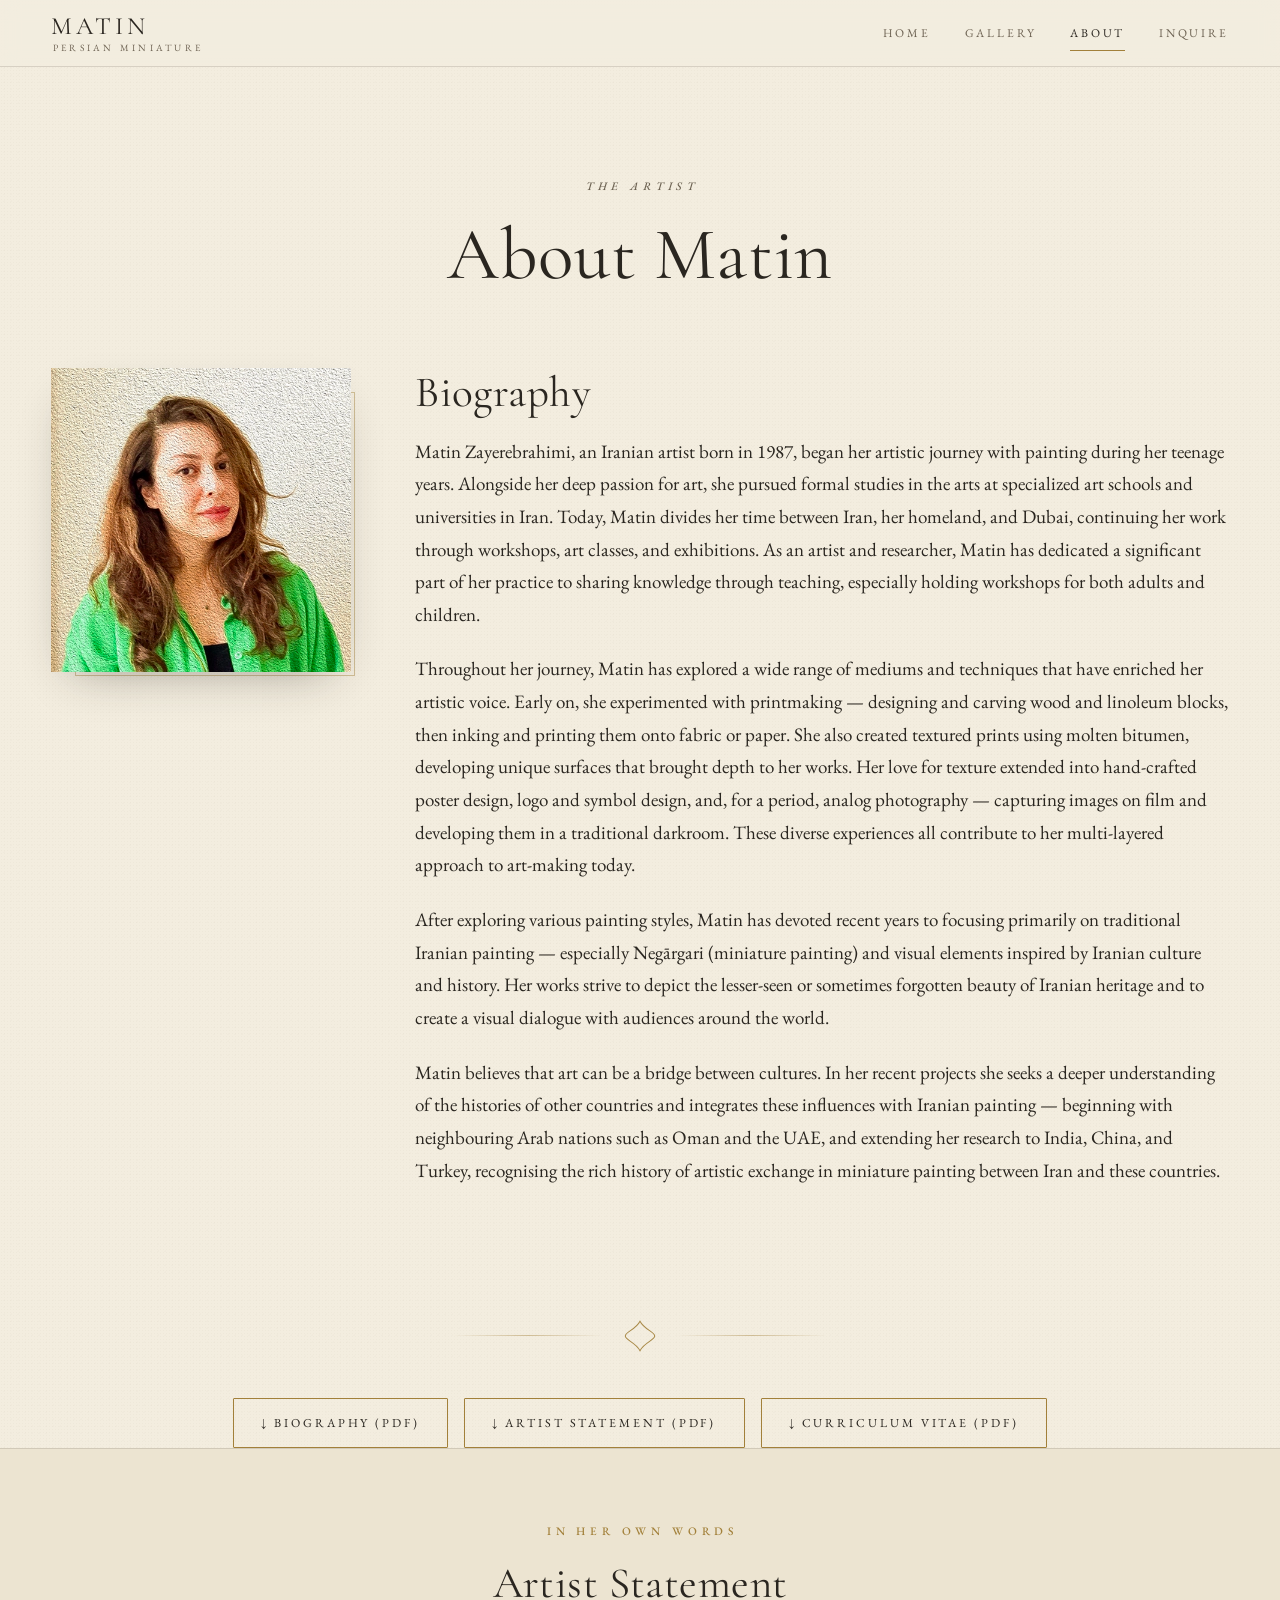
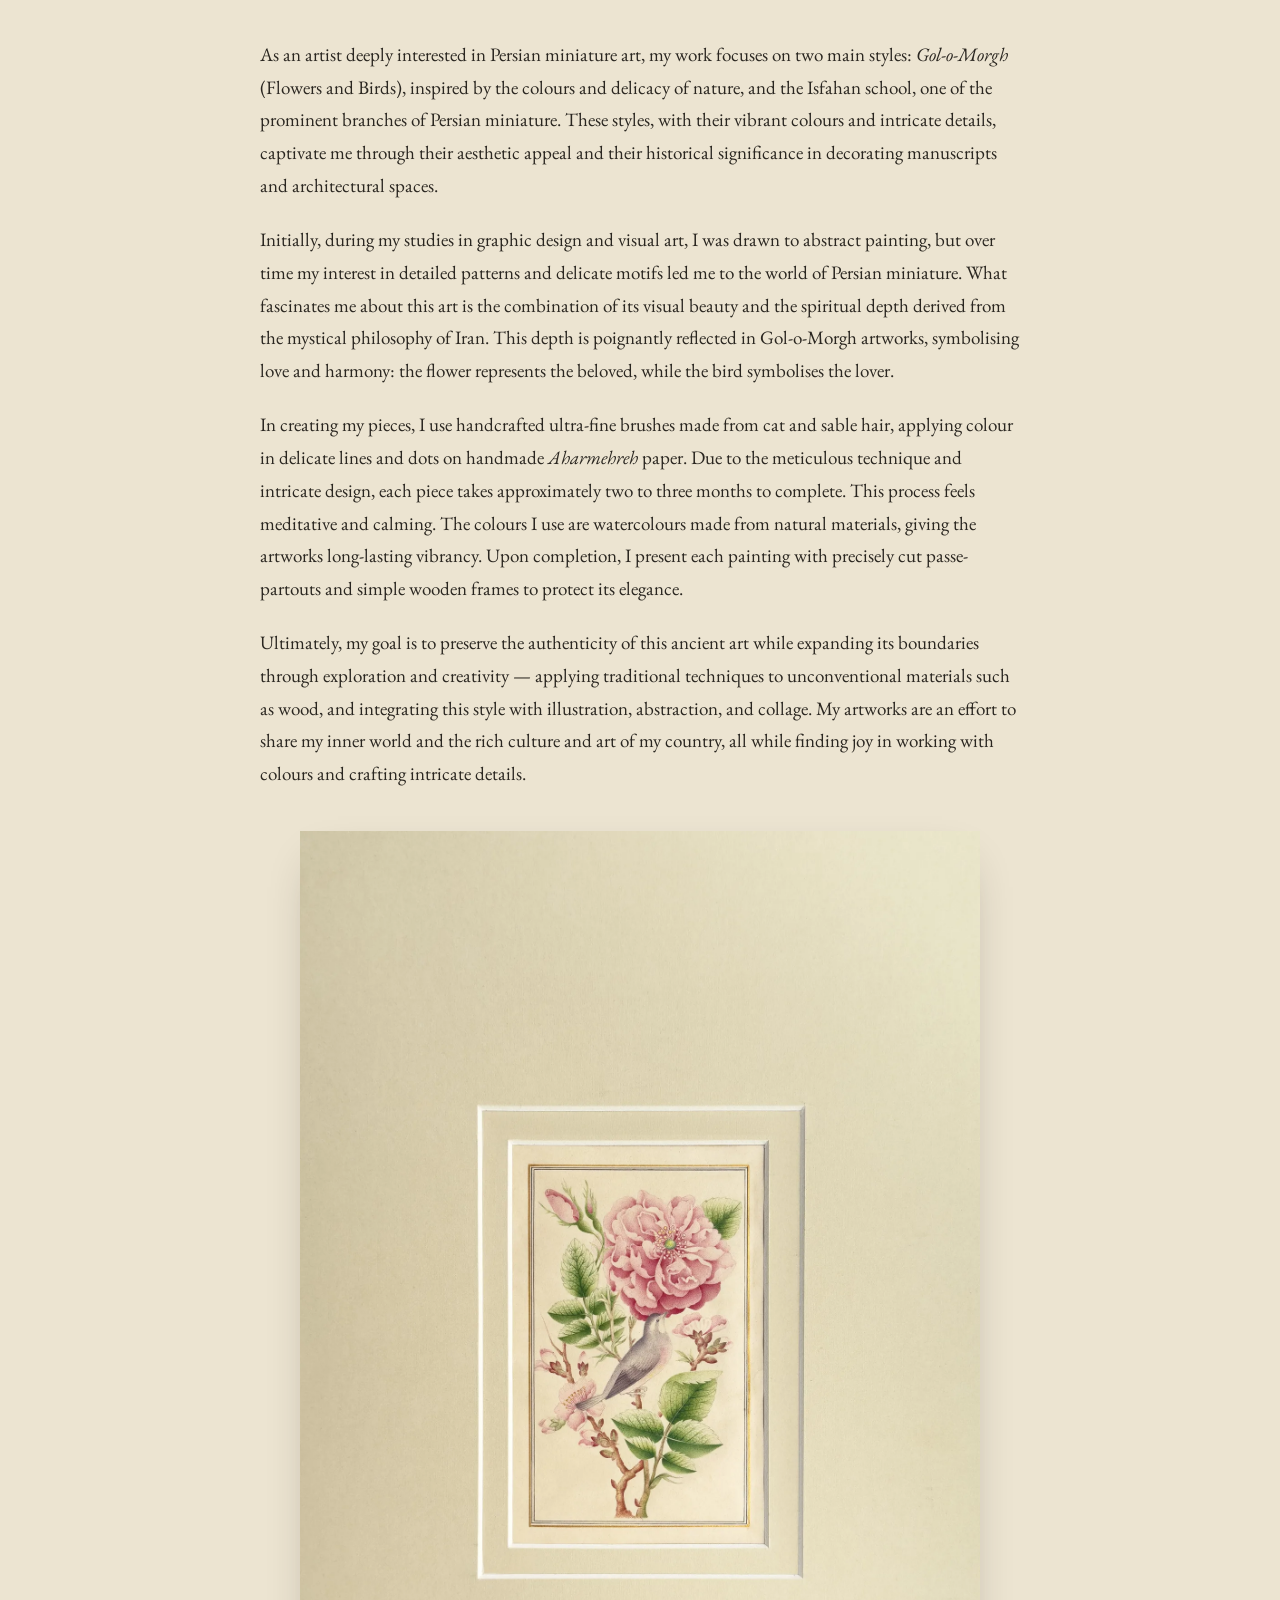
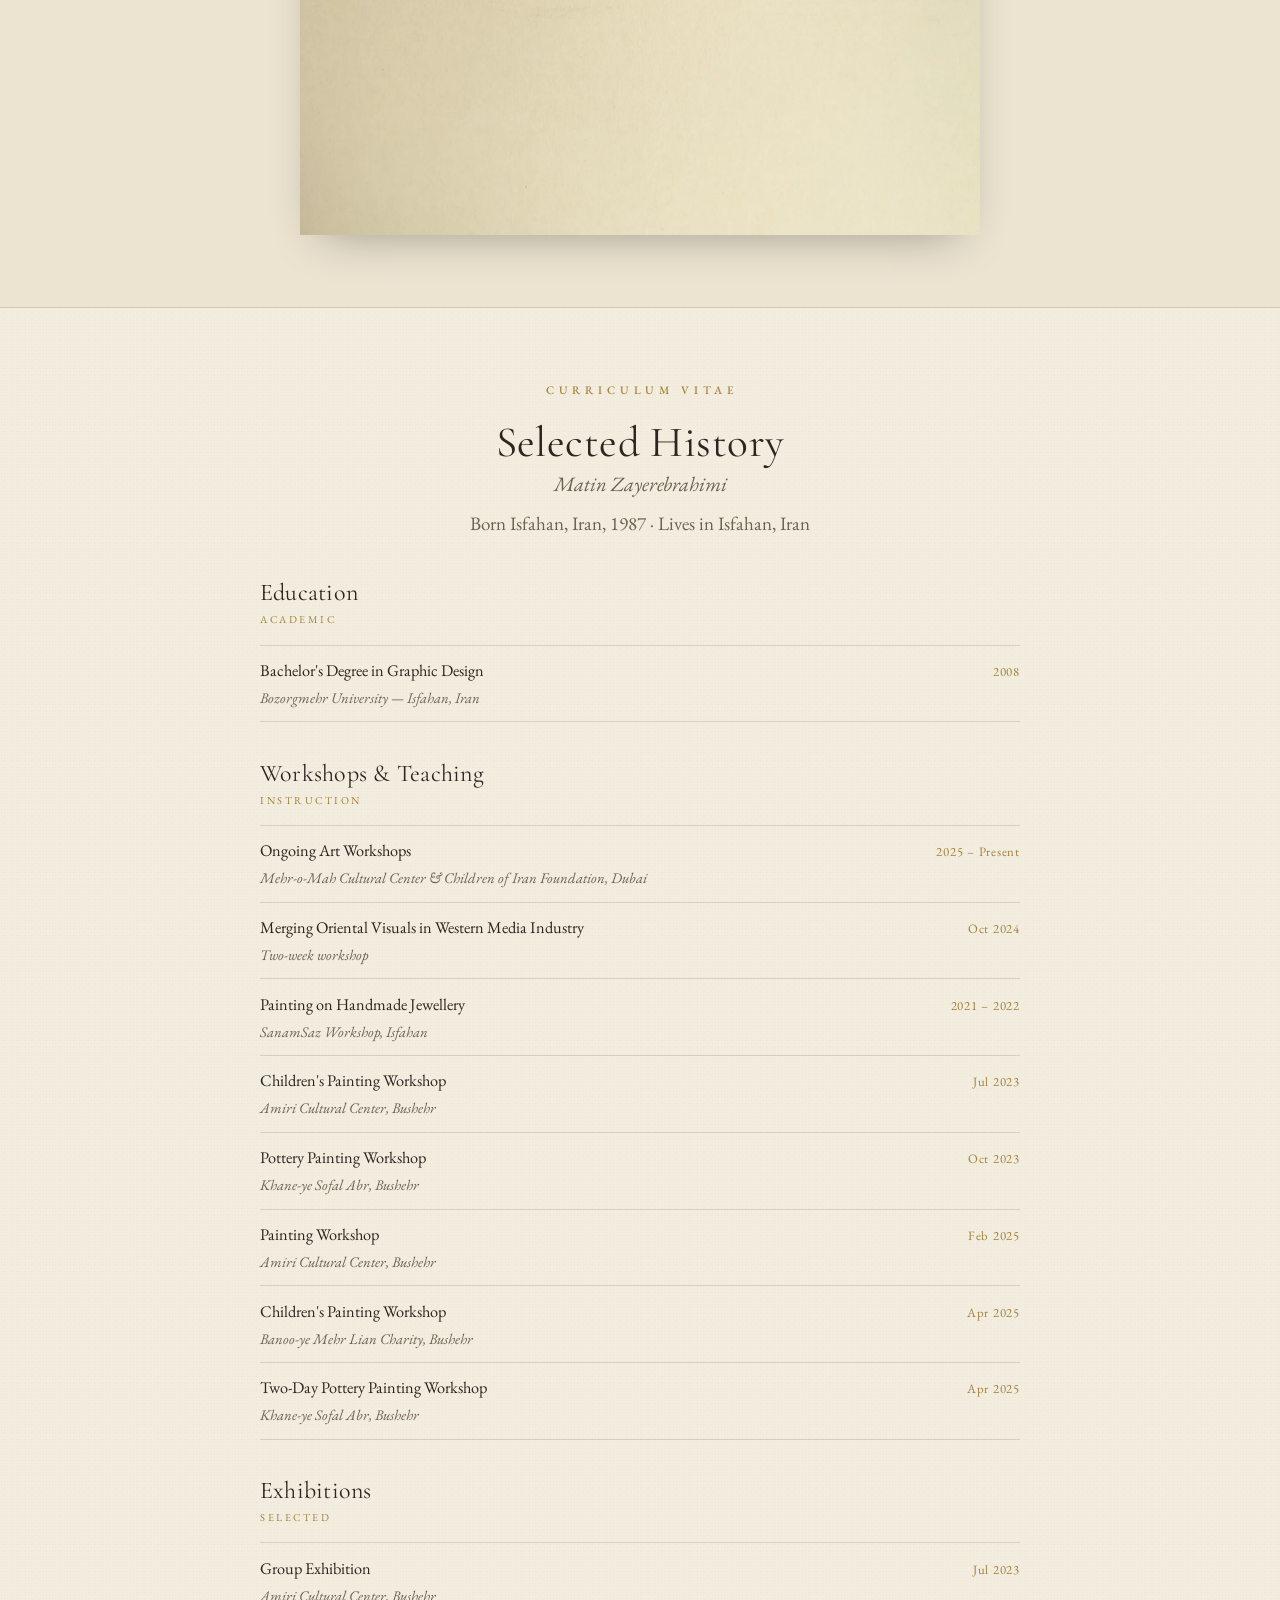
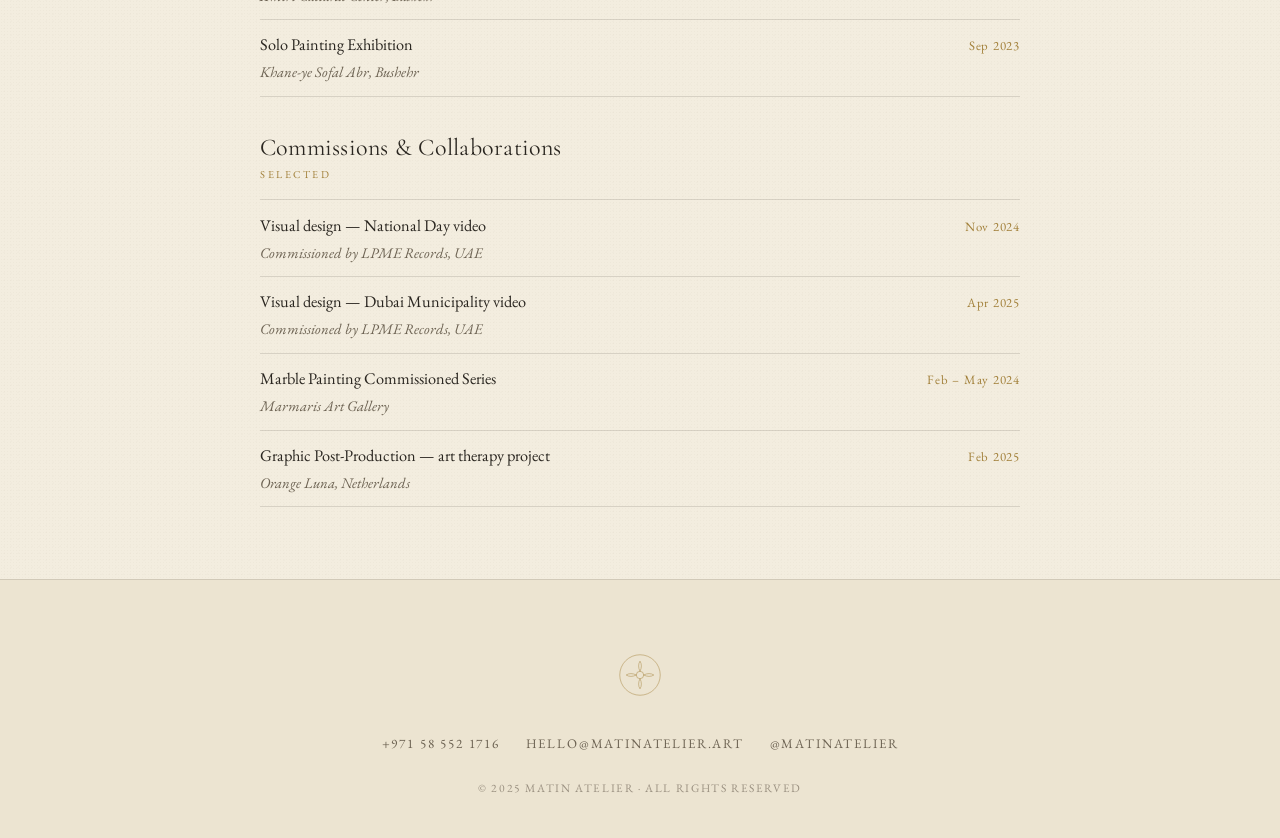
==== about.html @ f30462f0 "Initial commit — Matin Atelier portfolio site" ====
<!DOCTYPE html>
<html lang="en">
<head>
<meta charset="UTF-8">
<meta name="viewport" content="width=device-width, initial-scale=1">
<title>About — Matin Zayerebrahimi</title>
<meta name="description" content="Biography, artist statement and CV of Matin Zayerebrahimi, Iranian Persian miniature painter based between Iran and Dubai.">
<link rel="preconnect" href="https://fonts.googleapis.com">
<link rel="preconnect" href="https://fonts.gstatic.com" crossorigin>
<link href="https://fonts.googleapis.com/css2?family=Cormorant+Garamond:ital,wght@0,300;0,400;0,500;1,300;1,400;1,500&family=EB+Garamond:ital,wght@0,400;0,500;1,400&display=swap" rel="stylesheet">
<link rel="stylesheet" href="assets/css/style.css">
<link rel="icon" href="assets/images/artworks/13S.webp">
</head>
<body>

<header class="nav">
  <div class="wrap">
    <a class="brand" href="index.html"><span class="name">MATIN</span><span class="sub">Persian Miniature</span></a>
    <button class="nav-toggle" aria-label="Menu">
      <svg viewBox="0 0 24 24" fill="none" stroke="currentColor" stroke-width="1.4"><line x1="3" y1="7" x2="21" y2="7"/><line x1="3" y1="12" x2="21" y2="12"/><line x1="3" y1="17" x2="21" y2="17"/></svg>
    </button>
    <nav class="nav-links">
      <a href="index.html">Home</a>
      <a href="gallery.html">Gallery</a>
      <a href="about.html" class="active">About</a>
      <a href="inquiry.html">Inquire</a>
    </nav>
  </div>
</header>

<main>
<section class="page-head wrap">
  <p class="eyebrow" style="text-align:center;padding-left:.42em">The Artist</p>
  <h1>About Matin</h1>
</section>

<!-- ===== BIOGRAPHY ===== -->
<section class="wrap">
  <div class="about-intro">
    <div class="about-portrait">
      <img src="assets/images/bio/Matin-Biography.webp" alt="Matin Zayerebrahimi">
    </div>
    <div class="about-body">
      <h2 style="margin-bottom:1.2rem">Biography</h2>
      <p>Matin Zayerebrahimi, an Iranian artist born in 1987, began her artistic journey with painting during her teenage years. Alongside her deep passion for art, she pursued formal studies in the arts at specialized art schools and universities in Iran. Today, Matin divides her time between Iran, her homeland, and Dubai, continuing her work through workshops, art classes, and exhibitions. As an artist and researcher, Matin has dedicated a significant part of her practice to sharing knowledge through teaching, especially holding workshops for both adults and children.</p>
      <p>Throughout her journey, Matin has explored a wide range of mediums and techniques that have enriched her artistic voice. Early on, she experimented with printmaking — designing and carving wood and linoleum blocks, then inking and printing them onto fabric or paper. She also created textured prints using molten bitumen, developing unique surfaces that brought depth to her works. Her love for texture extended into hand-crafted poster design, logo and symbol design, and, for a period, analog photography — capturing images on film and developing them in a traditional darkroom. These diverse experiences all contribute to her multi-layered approach to art-making today.</p>
      <p>After exploring various painting styles, Matin has devoted recent years to focusing primarily on traditional Iranian painting — especially Negārgari (miniature painting) and visual elements inspired by Iranian culture and history. Her works strive to depict the lesser-seen or sometimes forgotten beauty of Iranian heritage and to create a visual dialogue with audiences around the world.</p>
      <p>Matin believes that art can be a bridge between cultures. In her recent projects she seeks a deeper understanding of the histories of other countries and integrates these influences with Iranian painting — beginning with neighbouring Arab nations such as Oman and the UAE, and extending her research to India, China, and Turkey, recognising the rich history of artistic exchange in miniature painting between Iran and these countries.</p>
    </div>
  </div>

  <!-- documents -->
  <div class="rule"><svg viewBox="0 0 40 40" fill="none" stroke="currentColor" stroke-width="1"><path d="M20 6 C24 14 34 16 34 20 C34 24 24 26 20 34 C16 26 6 24 6 20 C6 16 16 14 20 6Z"/></svg></div>
  <div class="docs">
    <a class="btn" href="docs/Matin-Biography.pdf" download>↓ Biography (PDF)</a>
    <a class="btn" href="docs/Matin-Artist-Statement.pdf" download>↓ Artist Statement (PDF)</a>
    <a class="btn" href="docs/Matin-CV.pdf" download>↓ Curriculum Vitae (PDF)</a>
  </div>
</section>

<!-- ===== ARTIST STATEMENT ===== -->
<section class="section wash">
  <div class="narrow">
    <p class="eyebrow" style="text-align:center;padding-left:.42em">In her own words</p>
    <h2 style="text-align:center;margin-bottom:2rem">Artist Statement</h2>
    <p>As an artist deeply interested in Persian miniature art, my work focuses on two main styles: <em>Gol-o-Morgh</em> (Flowers and Birds), inspired by the colours and delicacy of nature, and the Isfahan school, one of the prominent branches of Persian miniature. These styles, with their vibrant colours and intricate details, captivate me through their aesthetic appeal and their historical significance in decorating manuscripts and architectural spaces.</p>
    <p>Initially, during my studies in graphic design and visual art, I was drawn to abstract painting, but over time my interest in detailed patterns and delicate motifs led me to the world of Persian miniature. What fascinates me about this art is the combination of its visual beauty and the spiritual depth derived from the mystical philosophy of Iran. This depth is poignantly reflected in Gol-o-Morgh artworks, symbolising love and harmony: the flower represents the beloved, while the bird symbolises the lover.</p>
    <p>In creating my pieces, I use handcrafted ultra-fine brushes made from cat and sable hair, applying colour in delicate lines and dots on handmade <em>Aharmehreh</em> paper. Due to the meticulous technique and intricate design, each piece takes approximately two to three months to complete. This process feels meditative and calming. The colours I use are watercolours made from natural materials, giving the artworks long-lasting vibrancy. Upon completion, I present each painting with precisely cut passe-partouts and simple wooden frames to protect its elegance.</p>
    <p>Ultimately, my goal is to preserve the authenticity of this ancient art while expanding its boundaries through exploration and creativity — applying traditional techniques to unconventional materials such as wood, and integrating this style with illustration, abstraction, and collage. My artworks are an effort to share my inner world and the rich culture and art of my country, all while finding joy in working with colours and crafting intricate details.</p>
    <img class="statement-img" src="assets/images/artworks/08M.webp" alt="Detail of a Persian miniature by Matin">
  </div>
</section>

<!-- ===== CV ===== -->
<section class="section wrap">
  <div class="narrow" style="text-align:center">
    <p class="eyebrow" style="text-align:center;padding-left:.42em">Curriculum Vitae</p>
    <h2>Selected History</h2>
    <p class="lead" style="margin-bottom:.4rem">Matin Zayerebrahimi</p>
    <p style="color:var(--ink-soft)">Born Isfahan, Iran, 1987 · Lives in Isfahan, Iran</p>
  </div>

  <div class="narrow cv" style="margin-top:2.5rem">
    <div class="cv-block">
      <h3>Education</h3><div class="yr">Academic</div>
      <div class="cv-item"><div><div class="what">Bachelor's Degree in Graphic Design</div><div class="who">Bozorgmehr University — Isfahan, Iran</div></div><div class="when">2008</div></div>
    </div>

    <div class="cv-block">
      <h3>Workshops &amp; Teaching</h3><div class="yr">Instruction</div>
      <div class="cv-item"><div><div class="what">Ongoing Art Workshops</div><div class="who">Mehr-o-Mah Cultural Center &amp; Children of Iran Foundation, Dubai</div></div><div class="when">2025 – Present</div></div>
      <div class="cv-item"><div><div class="what">Merging Oriental Visuals in Western Media Industry</div><div class="who">Two-week workshop</div></div><div class="when">Oct 2024</div></div>
      <div class="cv-item"><div><div class="what">Painting on Handmade Jewellery</div><div class="who">SanamSaz Workshop, Isfahan</div></div><div class="when">2021 – 2022</div></div>
      <div class="cv-item"><div><div class="what">Children's Painting Workshop</div><div class="who">Amiri Cultural Center, Bushehr</div></div><div class="when">Jul 2023</div></div>
      <div class="cv-item"><div><div class="what">Pottery Painting Workshop</div><div class="who">Khane-ye Sofal Abr, Bushehr</div></div><div class="when">Oct 2023</div></div>
      <div class="cv-item"><div><div class="what">Painting Workshop</div><div class="who">Amiri Cultural Center, Bushehr</div></div><div class="when">Feb 2025</div></div>
      <div class="cv-item"><div><div class="what">Children's Painting Workshop</div><div class="who">Banoo-ye Mehr Lian Charity, Bushehr</div></div><div class="when">Apr 2025</div></div>
      <div class="cv-item"><div><div class="what">Two-Day Pottery Painting Workshop</div><div class="who">Khane-ye Sofal Abr, Bushehr</div></div><div class="when">Apr 2025</div></div>
    </div>

    <div class="cv-block">
      <h3>Exhibitions</h3><div class="yr">Selected</div>
      <div class="cv-item"><div><div class="what">Group Exhibition</div><div class="who">Amiri Cultural Center, Bushehr</div></div><div class="when">Jul 2023</div></div>
      <div class="cv-item"><div><div class="what">Solo Painting Exhibition</div><div class="who">Khane-ye Sofal Abr, Bushehr</div></div><div class="when">Sep 2023</div></div>
    </div>

    <div class="cv-block">
      <h3>Commissions &amp; Collaborations</h3><div class="yr">Selected</div>
      <div class="cv-item"><div><div class="what">Visual design — National Day video</div><div class="who">Commissioned by LPME Records, UAE</div></div><div class="when">Nov 2024</div></div>
      <div class="cv-item"><div><div class="what">Visual design — Dubai Municipality video</div><div class="who">Commissioned by LPME Records, UAE</div></div><div class="when">Apr 2025</div></div>
      <div class="cv-item"><div><div class="what">Marble Painting Commissioned Series</div><div class="who">Marmaris Art Gallery</div></div><div class="when">Feb – May 2024</div></div>
      <div class="cv-item"><div><div class="what">Graphic Post-Production — art therapy project</div><div class="who">Orange Luna, Netherlands</div></div><div class="when">Feb 2025</div></div>
    </div>
  </div>
</section>
</main>

<footer class="footer">
  <div class="wrap">
    <svg class="shamsa" viewBox="0 0 100 100" fill="none" stroke="currentColor" stroke-width="1.2" aria-hidden="true">
      <circle cx="50" cy="50" r="44"/><circle cx="50" cy="50" r="8"/>
      <path d="M50 42 C46 34 46 26 50 20 C54 26 54 34 50 42Z"/><path d="M50 58 C46 66 46 74 50 80 C54 74 54 66 50 58Z"/>
      <path d="M42 50 C34 46 26 46 20 50 C26 54 34 54 42 50Z"/><path d="M58 50 C66 46 74 46 80 50 C74 54 66 54 58 50Z"/>
    </svg>
    <div class="contacts">
      <a href="tel:+971585521716">+971 58 552 1716</a>
      <a href="mailto:hello@matinatelier.art">hello@matinatelier.art</a>
      <a href="https://instagram.com/MatinAtelier" target="_blank" rel="noopener">@MatinAtelier</a>
    </div>
    <div class="copy">© 2025 Matin Atelier · All rights reserved</div>
  </div>
</footer>

<script src="assets/js/main.js"></script>
</body>
</html>
---- assets/css/style.css ----
/* =========================================================
   Matin Atelier — Persian miniature portfolio
   Aesthetic: handmade-paper ivory, warm ink, tazhib gold,
   a whisper of lapis. Minimal, delicate, gallery-quiet.
   ========================================================= */

:root{
  --paper:      #f3eddf;   /* handmade-paper ivory        */
  --paper-2:    #ece4d1;   /* deeper mat tone             */
  --paper-3:    #e5dbc4;   /* section wash                */
  --ink:        #2a2620;   /* warm charcoal ink           */
  --ink-soft:   #6c6252;   /* muted ink for meta          */
  --ink-faint:  #9a9080;
  --gold:       #a2803a;   /* tazhib gold                 */
  --gold-soft:  #c3a668;
  --lapis:      #33456b;   /* lapis whisper (rare accent) */
  --madder:     #7e3b32;   /* madder red (rare accent)    */
  --line:       rgba(42,38,32,.14);
  --line-gold:  rgba(162,128,58,.45);
  --shadow:     0 18px 45px -22px rgba(42,38,32,.45);
  --serif:      "Cormorant Garamond", Georgia, serif;
  --body:       "EB Garamond", Georgia, serif;
  --ease:       cubic-bezier(.22,.61,.36,1);
}

*,*::before,*::after{ box-sizing:border-box; }

html{ scroll-behavior:smooth; }

body{
  margin:0;
  background:var(--paper);
  color:var(--ink);
  font-family:var(--body);
  font-size:19px;
  line-height:1.72;
  font-weight:400;
  -webkit-font-smoothing:antialiased;
  text-rendering:optimizeLegibility;
  /* faint handmade-paper grain */
  background-image:
    radial-gradient(rgba(120,100,60,.035) 1px, transparent 1px),
    radial-gradient(rgba(120,100,60,.02) 1px, transparent 1px);
  background-size:3px 3px, 7px 7px;
  background-position:0 0, 1px 2px;
}

img{ max-width:100%; display:block; }
a{ color:inherit; text-decoration:none; }

::selection{ background:rgba(162,128,58,.22); }

/* ---------- typography ---------- */
h1,h2,h3{ font-family:var(--serif); font-weight:400; line-height:1.12; margin:0; letter-spacing:.01em; }
h1{ font-size:clamp(2.7rem,6vw,4.6rem); }
h2{ font-size:clamp(1.9rem,3.4vw,2.7rem); }
h3{ font-size:1.5rem; }
p{ margin:0 0 1.15em; }

.eyebrow{
  font-family:var(--body);
  font-size:.72rem;
  letter-spacing:.42em;
  text-transform:uppercase;
  color:var(--gold);
  font-weight:500;
  margin:0 0 1.1rem;
  padding-left:.42em;
}
.lead{ font-size:1.28rem; color:var(--ink-soft); font-style:italic; }

.wrap{ width:min(1180px,92vw); margin-inline:auto; }
.narrow{ width:min(760px,92vw); margin-inline:auto; }

/* ---------- ornament / rule ---------- */
.rule{ display:flex; align-items:center; justify-content:center; gap:1rem; margin:2.6rem 0; }
.rule::before,.rule::after{ content:""; height:1px; flex:1; max-width:150px;
  background:linear-gradient(90deg,transparent,var(--line-gold),transparent); }
.rule svg{ width:42px; height:42px; color:var(--gold); opacity:.9; }
.rule.tight{ margin:1.4rem 0; }

/* ---------- nav ---------- */
.nav{
  position:sticky; top:0; z-index:60;
  background:rgba(243,237,223,.86);
  backdrop-filter:blur(9px);
  border-bottom:1px solid var(--line);
}
.nav .wrap{ display:flex; align-items:center; justify-content:space-between; padding:.85rem 0; }
.brand{ display:flex; flex-direction:column; line-height:1; }
.brand .name{ font-family:var(--serif); font-size:1.55rem; letter-spacing:.16em; }
.brand .sub{ font-size:.6rem; letter-spacing:.34em; text-transform:uppercase; color:var(--ink-soft); margin-top:.3rem; padding-left:.16em; }
.nav-links{ display:flex; gap:2.1rem; align-items:center; }
.nav-links a{
  font-size:.74rem; letter-spacing:.24em; text-transform:uppercase; color:var(--ink-soft);
  position:relative; padding:.35rem 0; transition:color .3s var(--ease);
}
.nav-links a::after{ content:""; position:absolute; left:0; bottom:-2px; height:1px; width:0;
  background:var(--gold); transition:width .35s var(--ease); }
.nav-links a:hover,.nav-links a.active{ color:var(--ink); }
.nav-links a:hover::after,.nav-links a.active::after{ width:100%; }
.nav-toggle{ display:none; background:none; border:0; cursor:pointer; padding:.4rem; color:var(--ink); }
.nav-toggle svg{ width:26px; height:26px; }

/* ---------- hero (home) ---------- */
.hero{ text-align:center; padding:clamp(4rem,11vw,8.5rem) 0 clamp(3rem,7vw,5rem); }
.hero .shamsa{ width:74px; height:74px; color:var(--gold); margin:0 auto 2rem; opacity:.92; }
.hero h1{ font-weight:300; }
.hero h1 em{ font-style:italic; }
.hero .role{ font-size:1.05rem; letter-spacing:.32em; text-transform:uppercase; color:var(--gold);
  margin-top:1.5rem; font-weight:500; }
.hero .intro{ margin:2.2rem auto 0; max-width:600px; font-size:1.22rem; color:var(--ink-soft); font-style:italic; }
.hero-actions{ display:flex; gap:1.2rem; justify-content:center; margin-top:2.8rem; flex-wrap:wrap; }

/* ---------- buttons / links ---------- */
.btn{
  display:inline-flex; align-items:center; gap:.6rem;
  font-family:var(--body); font-size:.76rem; letter-spacing:.24em; text-transform:uppercase;
  padding:.85rem 1.7rem; border:1px solid var(--gold); color:var(--ink);
  background:transparent; cursor:pointer; transition:all .4s var(--ease); border-radius:1px;
}
.btn:hover{ background:var(--gold); color:var(--paper); }
.btn.solid{ background:var(--ink); border-color:var(--ink); color:var(--paper); }
.btn.solid:hover{ background:var(--gold); border-color:var(--gold); }
.link-quiet{ font-size:.76rem; letter-spacing:.22em; text-transform:uppercase; color:var(--gold);
  display:inline-flex; align-items:center; gap:.5rem; transition:gap .3s var(--ease); }
.link-quiet:hover{ gap:.9rem; }

/* ---------- selected works strip (home) ---------- */
.selected{ padding:clamp(2.5rem,6vw,4.5rem) 0 clamp(3.5rem,8vw,6rem); }
.selected .head{ text-align:center; margin-bottom:2.5rem; }
.strip{ display:grid; grid-template-columns:repeat(3,1fr); gap:clamp(1rem,3vw,2.6rem); align-items:end; }
.strip figure{ margin:0; text-align:center; }
.strip .frame{ box-shadow:var(--shadow); transition:transform .5s var(--ease); }
.strip figure:hover .frame{ transform:translateY(-6px); }
.strip figcaption{ margin-top:1rem; }
.strip .t{ font-family:var(--serif); font-style:italic; font-size:1.25rem; }
.strip .c{ font-size:.66rem; letter-spacing:.24em; color:var(--gold); text-transform:uppercase; }

/* ---------- page header ---------- */
.page-head{ text-align:center; padding:clamp(3.2rem,8vw,6rem) 0 clamp(1.5rem,4vw,2.5rem); }
.page-head p{ color:var(--ink-soft); font-style:italic; margin-top:.8rem; }
.hint{ font-size:.78rem !important; letter-spacing:.06em; color:var(--ink-faint) !important; }

/* =========================================================
   GALLERY — artistic masonry, loupe hover-zoom
   ========================================================= */
.gallery{ padding:1rem 0 clamp(4rem,9vw,7rem); }
.masonry{ columns:3; column-gap:clamp(1.4rem,3vw,3rem); }
@media(max-width:1000px){ .masonry{ columns:2; } }
@media(max-width:620px){ .masonry{ columns:1; } }

.art{
  break-inside:avoid; -webkit-column-break-inside:avoid;
  margin:0 0 clamp(2.2rem,5vw,3.6rem);
  text-align:center;
  opacity:0; transform:translateY(22px);
  transition:opacity .9s var(--ease), transform .9s var(--ease);
}
.art.in{ opacity:1; transform:none; }
/* stagger by column offset feel */
.art:nth-child(3n+2){ margin-top:.2rem; }

.art .frame{
  position:relative; overflow:hidden; cursor:zoom-in;
  box-shadow:var(--shadow);
  transition:box-shadow .5s var(--ease), transform .5s var(--ease);
}
.art:hover .frame{ box-shadow:0 26px 60px -24px rgba(42,38,32,.6); }
.art .frame img.base{ width:100%; transition:opacity .5s var(--ease); }

/* the loupe magnifier layer */
.art .loupe{
  position:absolute; inset:0; opacity:0;
  background-repeat:no-repeat; background-size:100%;
  transition:opacity .5s var(--ease), background-size .6s var(--ease);
  pointer-events:none;
}
.art.zoom .loupe{ opacity:1; background-size:235%; }
.art.zoom img.base{ opacity:0; }

/* thin gold inner keyline on the image */
.art .frame::after{
  content:""; position:absolute; inset:0; pointer-events:none;
  box-shadow:inset 0 0 0 1px rgba(255,252,244,.35), inset 0 0 0 2px rgba(162,128,58,.18);
}

.art figcaption{ margin-top:1.15rem; }
.art .code{ font-size:.64rem; letter-spacing:.3em; text-transform:uppercase; color:var(--gold); }
.art .title{ font-family:var(--serif); font-style:italic; font-size:1.5rem; margin:.25rem 0 .35rem; }
.art .meta{ font-size:.86rem; color:var(--ink-soft); letter-spacing:.02em; }
.art .caption-rule{ width:26px; height:1px; background:var(--line-gold); margin:.7rem auto 0; }

/* =========================================================
   LIGHTBOX
   ========================================================= */
.lb{
  position:fixed; inset:0; z-index:100; display:none;
  background:rgba(28,24,19,.94); backdrop-filter:blur(4px);
  padding:clamp(1rem,4vw,3rem);
}
.lb.open{ display:flex; align-items:center; justify-content:center; }
.lb-inner{ display:flex; gap:clamp(1.5rem,4vw,3.5rem); align-items:center; max-width:1100px; width:100%;
  max-height:100%; }
.lb-figure{ flex:0 1 auto; max-height:88vh; display:flex; align-items:center; justify-content:center; }
.lb-figure img{ max-height:88vh; width:auto; box-shadow:0 30px 80px -20px rgba(0,0,0,.7); }
.lb-info{ flex:1 1 300px; color:var(--paper); max-width:360px; }
.lb-info .code{ font-size:.68rem; letter-spacing:.3em; text-transform:uppercase; color:var(--gold-soft); }
.lb-info h3{ font-family:var(--serif); font-style:italic; font-size:2.2rem; color:var(--paper); margin:.4rem 0 1.2rem; }
.lb-info dl{ margin:0 0 1.6rem; display:grid; grid-template-columns:auto 1fr; gap:.35rem 1.1rem; font-size:.94rem; }
.lb-info dt{ color:var(--gold-soft); letter-spacing:.04em; }
.lb-info dd{ margin:0; color:rgba(243,237,223,.86); }
.lb-info .desc{ font-style:italic; color:rgba(243,237,223,.8); font-size:1.02rem; line-height:1.6; margin-bottom:1.8rem; }
.lb-close{ position:absolute; top:1.3rem; right:1.6rem; background:none; border:0; color:var(--paper);
  cursor:pointer; opacity:.75; transition:opacity .3s; }
.lb-close:hover{ opacity:1; }
.lb-close svg{ width:30px; height:30px; }
.lb-nav{ position:absolute; top:50%; transform:translateY(-50%); background:none; border:0;
  color:var(--paper); cursor:pointer; opacity:.55; transition:opacity .3s; padding:1rem; }
.lb-nav:hover{ opacity:1; }
.lb-nav svg{ width:34px; height:34px; }
.lb-prev{ left:.6rem; } .lb-next{ right:.6rem; }

/* =========================================================
   ABOUT
   ========================================================= */
.about-intro{ display:grid; grid-template-columns:300px 1fr; gap:clamp(2rem,5vw,4rem); align-items:start;
  padding:clamp(1rem,3vw,2rem) 0 clamp(2.5rem,6vw,4rem); }
.about-portrait{ position:relative; }
.about-portrait img{ box-shadow:var(--shadow); }
.about-portrait::after{ content:""; position:absolute; inset:10px; border:1px solid var(--line-gold);
  transform:translate(14px,14px); z-index:-1; }
.about-body p:first-letter{}
.section{ padding:clamp(2.5rem,6vw,4.5rem) 0; }
.section.wash{ background:var(--paper-2); border-block:1px solid var(--line); }
.statement-img{ margin:2.5rem auto 0; max-width:680px; box-shadow:var(--shadow); }

.docs{ display:flex; gap:1rem; flex-wrap:wrap; justify-content:center; margin-top:1.5rem; }

.cv{ display:grid; gap:2.4rem; }
.cv-block h3{ color:var(--ink); margin-bottom:.2rem; }
.cv-block .yr{ font-size:.66rem; letter-spacing:.24em; text-transform:uppercase; color:var(--gold); margin-bottom:1rem; }
.cv-item{ display:grid; grid-template-columns:1fr auto; gap:.5rem 1.5rem; padding:.7rem 0;
  border-top:1px solid var(--line); align-items:baseline; }
.cv-item:last-child{ border-bottom:1px solid var(--line); }
.cv-item .what{ font-size:1.02rem; }
.cv-item .who{ color:var(--ink-soft); font-size:.92rem; font-style:italic; }
.cv-item .when{ color:var(--gold); font-size:.8rem; letter-spacing:.06em; white-space:nowrap; text-align:right; }

/* =========================================================
   INQUIRY FORM
   ========================================================= */
.inquiry{ padding:clamp(1rem,3vw,2rem) 0 clamp(4rem,9vw,7rem); }
.form-card{ background:var(--paper-2); border:1px solid var(--line-gold);
  padding:clamp(1.8rem,5vw,3.4rem); position:relative; }
.form-card::before,.form-card::after{ content:""; position:absolute; width:26px; height:26px; color:var(--gold); }
.field{ margin-bottom:1.6rem; }
.field label{ display:block; font-size:.7rem; letter-spacing:.22em; text-transform:uppercase;
  color:var(--ink-soft); margin-bottom:.55rem; }
.field label .req{ color:var(--madder); }
.field input,.field select,.field textarea{
  width:100%; font-family:var(--body); font-size:1.05rem; color:var(--ink);
  background:var(--paper); border:1px solid var(--line); padding:.85rem 1rem; border-radius:1px;
  transition:border-color .3s var(--ease), box-shadow .3s var(--ease);
}
.field input:focus,.field select:focus,.field textarea:focus{
  outline:none; border-color:var(--gold); box-shadow:0 0 0 3px rgba(162,128,58,.14); }
.field textarea{ resize:vertical; min-height:130px; }
.field-row{ display:grid; grid-template-columns:1fr 1fr; gap:1.4rem; }
.form-note{ font-size:.82rem; color:var(--ink-soft); font-style:italic; margin-top:.4rem; }
.hp{ position:absolute; left:-9999px; }
.form-success{ display:none; text-align:center; padding:2rem 0; }
.form-success.show{ display:block; }

/* ---------- footer ---------- */
.footer{ background:var(--paper-2); border-top:1px solid var(--line); padding:clamp(3rem,6vw,4.5rem) 0 2.5rem;
  text-align:center; }
.footer .shamsa{ width:46px; height:46px; color:var(--gold); margin:0 auto 1.5rem; opacity:.85; }
.footer .contacts{ display:flex; gap:1.6rem; justify-content:center; flex-wrap:wrap; margin-bottom:1.4rem;
  font-size:.82rem; letter-spacing:.14em; text-transform:uppercase; color:var(--ink-soft); }
.footer .contacts a:hover{ color:var(--gold); }
.footer .copy{ font-size:.72rem; letter-spacing:.14em; color:var(--ink-faint); text-transform:uppercase; }

/* =========================================================
   RESPONSIVE
   ========================================================= */
@media(max-width:820px){
  body{ font-size:18px; }
  .nav-links{ position:fixed; inset:0 0 0 auto; width:min(78vw,320px); flex-direction:column;
    background:var(--paper); padding:6rem 2.4rem; gap:1.8rem; align-items:flex-start;
    transform:translateX(100%); transition:transform .45s var(--ease); box-shadow:var(--shadow); }
  .nav-links.open{ transform:none; }
  .nav-toggle{ display:block; z-index:70; }
  .strip{ grid-template-columns:1fr; gap:2.5rem; max-width:360px; margin-inline:auto; }
  .about-intro{ grid-template-columns:1fr; }
  .about-portrait{ max-width:280px; margin-inline:auto; }
  .field-row{ grid-template-columns:1fr; }
  .lb-inner{ flex-direction:column; overflow-y:auto; }
  .lb-figure img{ max-height:60vh; } .lb-figure{ max-height:60vh; }
  .lb-info{ max-width:100%; text-align:center; } .lb-info dl{ justify-content:center; }
  .lb-nav{ top:auto; bottom:1rem; transform:none; }
  .cv-item{ grid-template-columns:1fr; } .cv-item .when{ text-align:left; }
}
@media(hover:none){ .art .frame{ cursor:pointer; } }
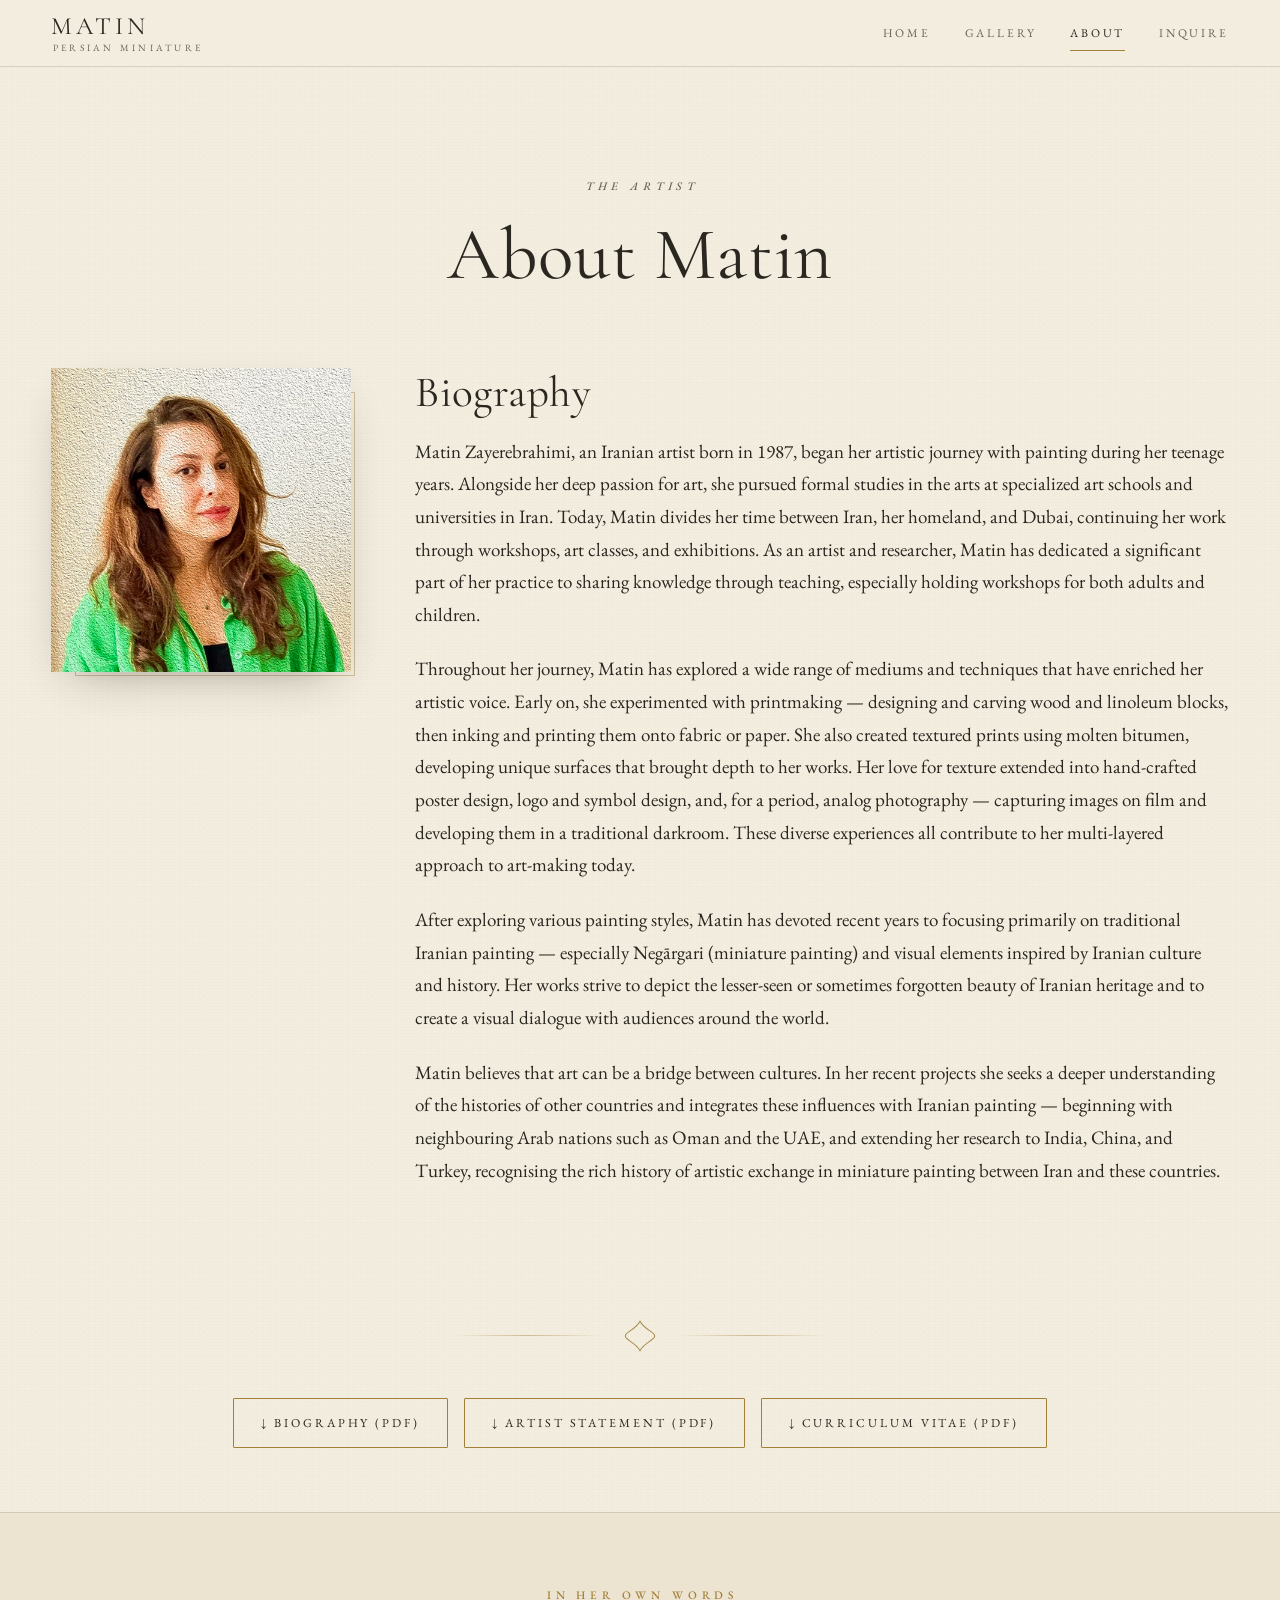
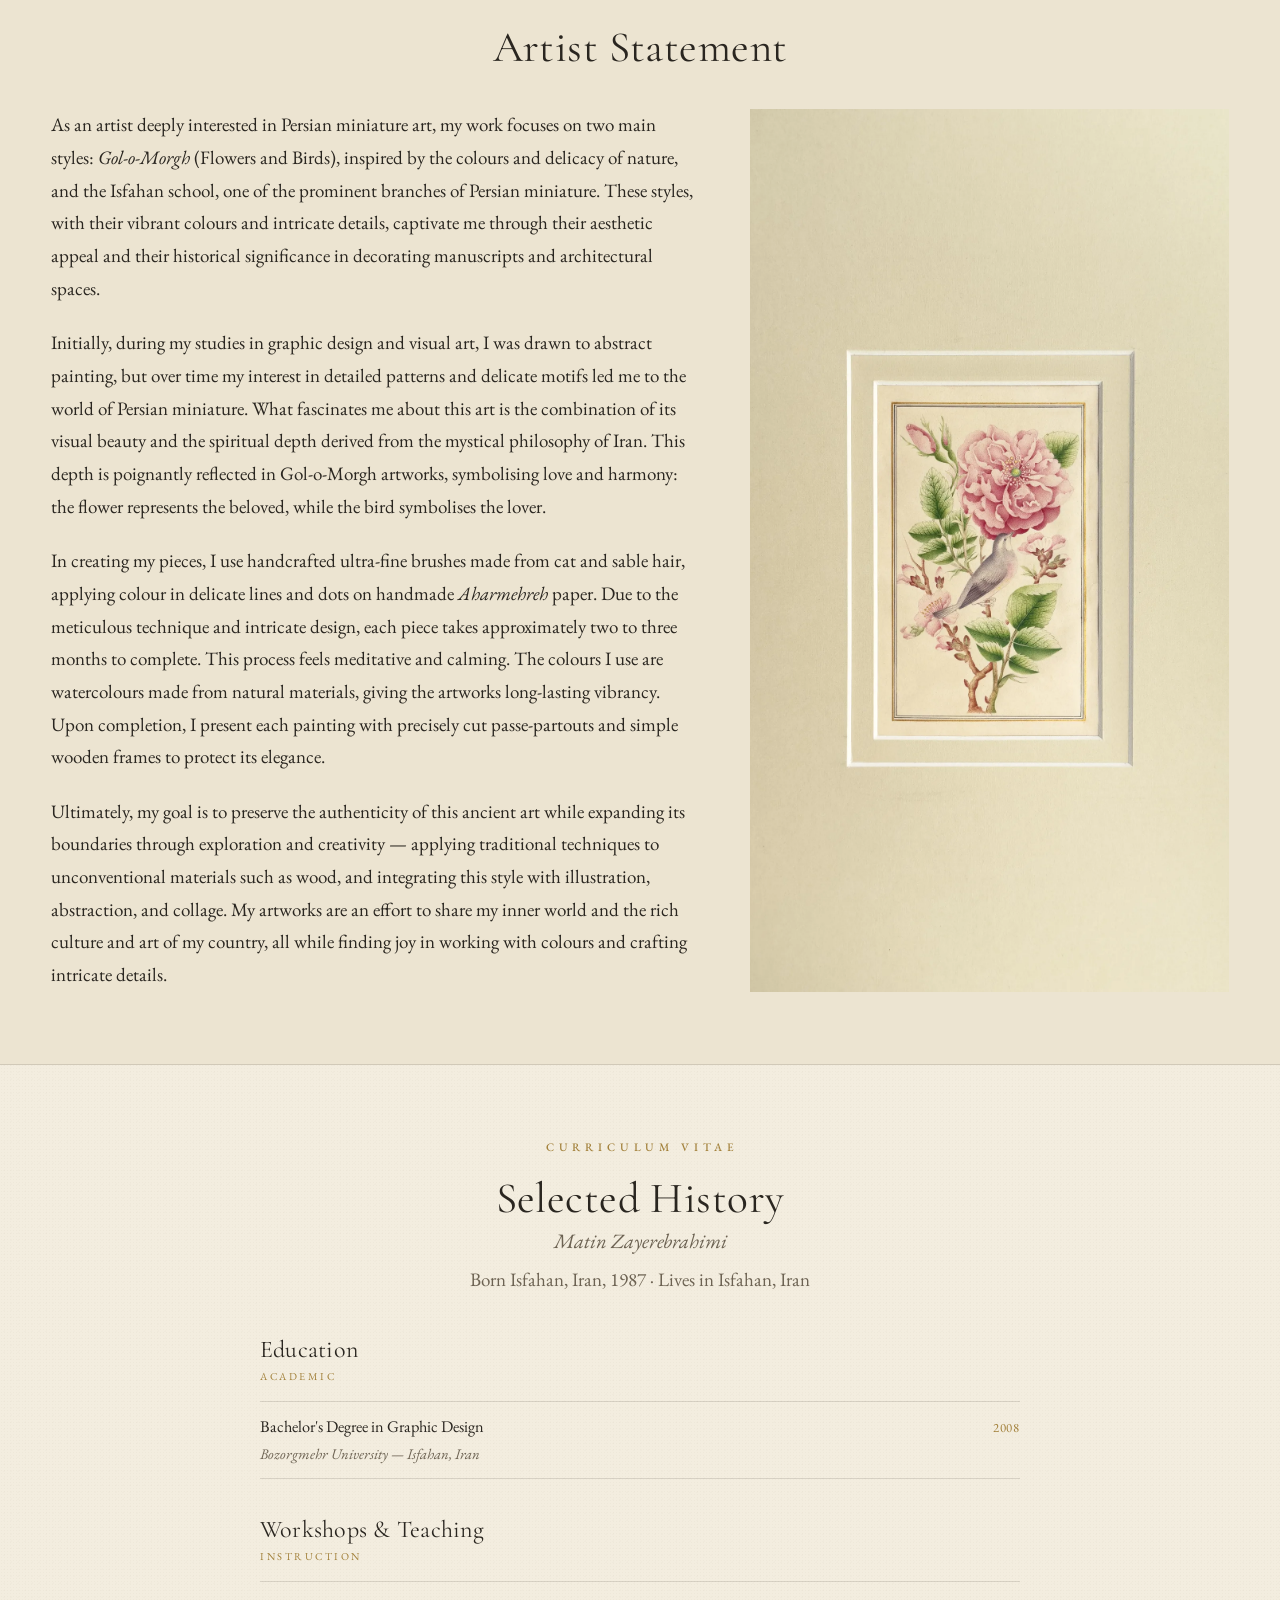
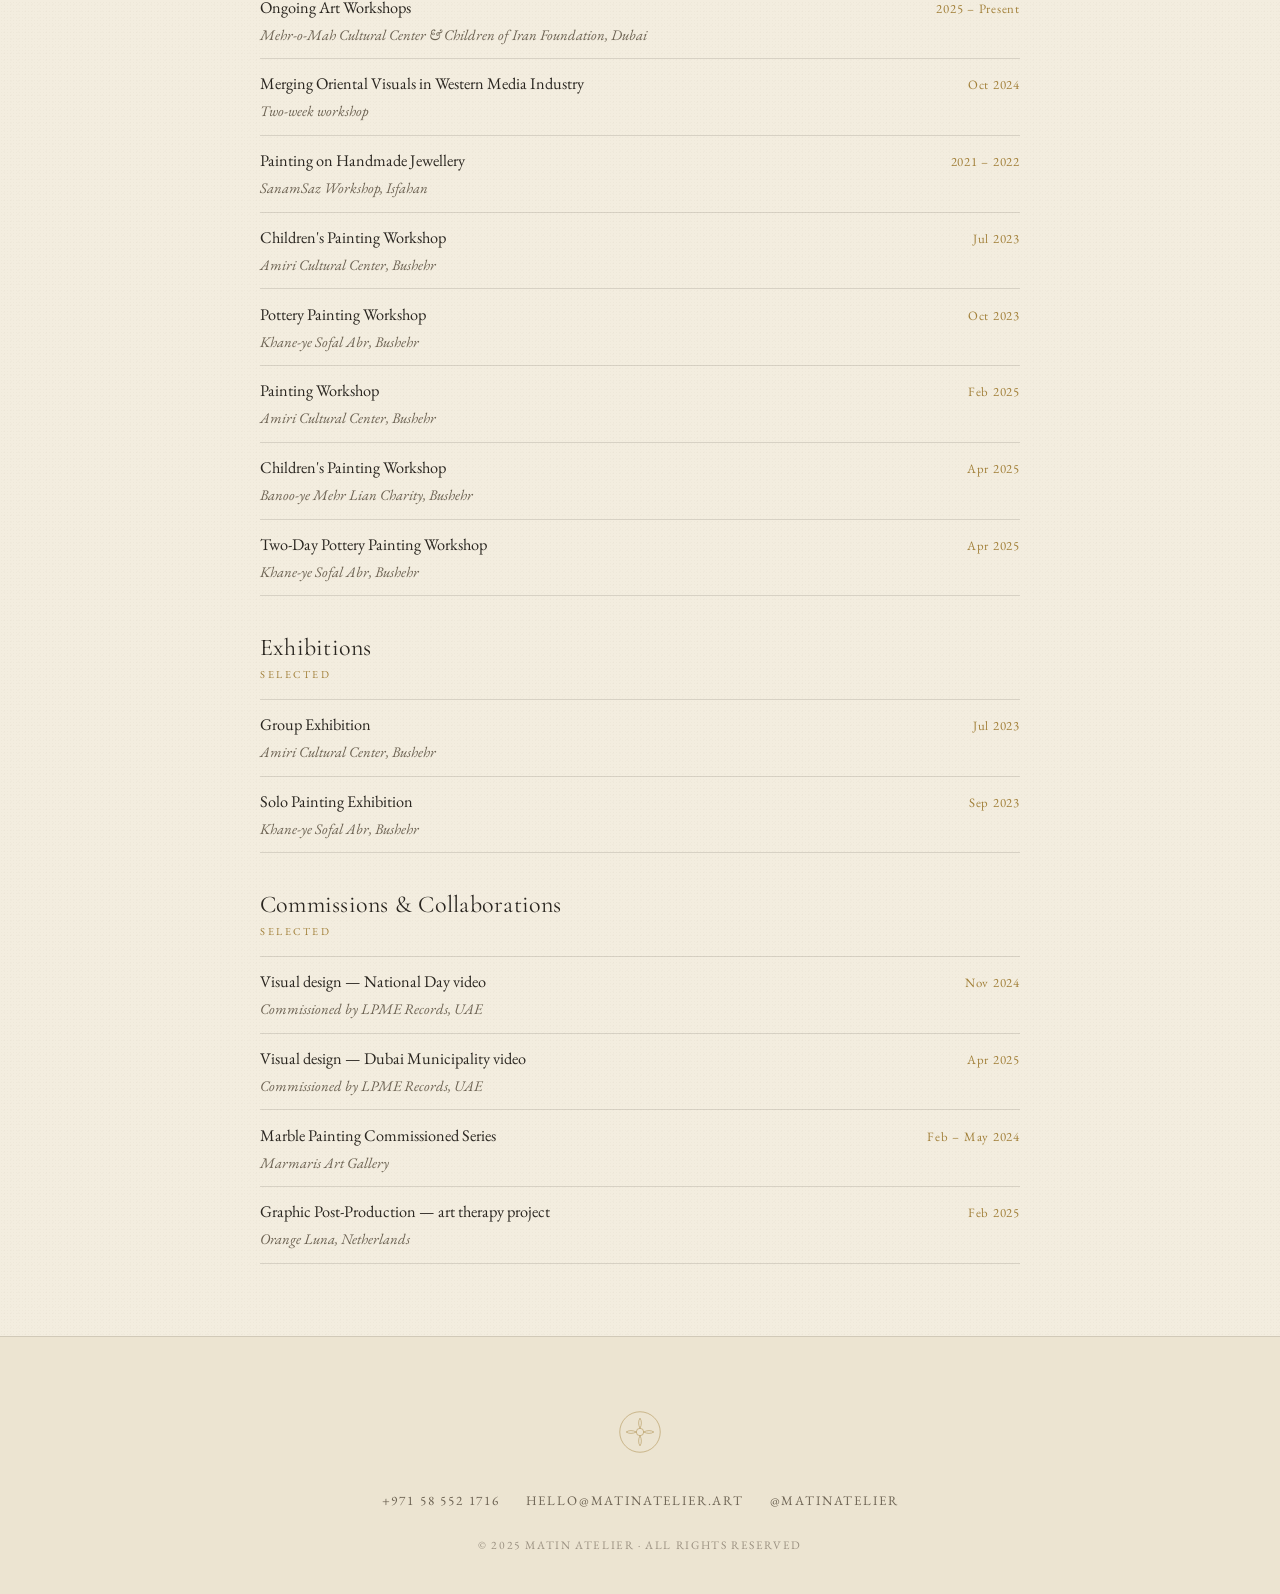
==== commit 790af371: "Revisions: uniform gallery grid, remove MT-010/011/012, statement two-col, button spacing, full ligh" ====
--- a/about.html
+++ b/about.html
@@ -8,7 +8,7 @@
 <link rel="preconnect" href="https://fonts.googleapis.com">
 <link rel="preconnect" href="https://fonts.gstatic.com" crossorigin>
 <link href="https://fonts.googleapis.com/css2?family=Cormorant+Garamond:ital,wght@0,300;0,400;0,500;1,300;1,400;1,500&family=EB+Garamond:ital,wght@0,400;0,500;1,400&display=swap" rel="stylesheet">
-<link rel="stylesheet" href="assets/css/style.css">
+<link rel="stylesheet" href="assets/css/style.css?v=5">
 <link rel="icon" href="assets/images/artworks/13S.webp">
 </head>
 <body>
@@ -60,14 +60,20 @@
 
 <!-- ===== ARTIST STATEMENT ===== -->
 <section class="section wash">
-  <div class="narrow">
+  <div class="wrap">
     <p class="eyebrow" style="text-align:center;padding-left:.42em">In her own words</p>
     <h2 style="text-align:center;margin-bottom:2rem">Artist Statement</h2>
-    <p>As an artist deeply interested in Persian miniature art, my work focuses on two main styles: <em>Gol-o-Morgh</em> (Flowers and Birds), inspired by the colours and delicacy of nature, and the Isfahan school, one of the prominent branches of Persian miniature. These styles, with their vibrant colours and intricate details, captivate me through their aesthetic appeal and their historical significance in decorating manuscripts and architectural spaces.</p>
-    <p>Initially, during my studies in graphic design and visual art, I was drawn to abstract painting, but over time my interest in detailed patterns and delicate motifs led me to the world of Persian miniature. What fascinates me about this art is the combination of its visual beauty and the spiritual depth derived from the mystical philosophy of Iran. This depth is poignantly reflected in Gol-o-Morgh artworks, symbolising love and harmony: the flower represents the beloved, while the bird symbolises the lover.</p>
-    <p>In creating my pieces, I use handcrafted ultra-fine brushes made from cat and sable hair, applying colour in delicate lines and dots on handmade <em>Aharmehreh</em> paper. Due to the meticulous technique and intricate design, each piece takes approximately two to three months to complete. This process feels meditative and calming. The colours I use are watercolours made from natural materials, giving the artworks long-lasting vibrancy. Upon completion, I present each painting with precisely cut passe-partouts and simple wooden frames to protect its elegance.</p>
-    <p>Ultimately, my goal is to preserve the authenticity of this ancient art while expanding its boundaries through exploration and creativity — applying traditional techniques to unconventional materials such as wood, and integrating this style with illustration, abstraction, and collage. My artworks are an effort to share my inner world and the rich culture and art of my country, all while finding joy in working with colours and crafting intricate details.</p>
-    <img class="statement-img" src="assets/images/artworks/08M.webp" alt="Detail of a Persian miniature by Matin">
+    <div class="statement-grid">
+      <div class="statement-text">
+        <p>As an artist deeply interested in Persian miniature art, my work focuses on two main styles: <em>Gol-o-Morgh</em> (Flowers and Birds), inspired by the colours and delicacy of nature, and the Isfahan school, one of the prominent branches of Persian miniature. These styles, with their vibrant colours and intricate details, captivate me through their aesthetic appeal and their historical significance in decorating manuscripts and architectural spaces.</p>
+        <p>Initially, during my studies in graphic design and visual art, I was drawn to abstract painting, but over time my interest in detailed patterns and delicate motifs led me to the world of Persian miniature. What fascinates me about this art is the combination of its visual beauty and the spiritual depth derived from the mystical philosophy of Iran. This depth is poignantly reflected in Gol-o-Morgh artworks, symbolising love and harmony: the flower represents the beloved, while the bird symbolises the lover.</p>
+        <p>In creating my pieces, I use handcrafted ultra-fine brushes made from cat and sable hair, applying colour in delicate lines and dots on handmade <em>Aharmehreh</em> paper. Due to the meticulous technique and intricate design, each piece takes approximately two to three months to complete. This process feels meditative and calming. The colours I use are watercolours made from natural materials, giving the artworks long-lasting vibrancy. Upon completion, I present each painting with precisely cut passe-partouts and simple wooden frames to protect its elegance.</p>
+        <p>Ultimately, my goal is to preserve the authenticity of this ancient art while expanding its boundaries through exploration and creativity — applying traditional techniques to unconventional materials such as wood, and integrating this style with illustration, abstraction, and collage. My artworks are an effort to share my inner world and the rich culture and art of my country, all while finding joy in working with colours and crafting intricate details.</p>
+      </div>
+      <div class="statement-media">
+        <img src="assets/images/artworks/08M.webp" alt="Voice of Spring — a Persian miniature by Matin">
+      </div>
+    </div>
   </div>
 </section>
 
@@ -131,6 +137,6 @@
   </div>
 </footer>
 
-<script src="assets/js/main.js"></script>
+<script src="assets/js/main.js?v=5"></script>
 </body>
 </html>
--- a/assets/css/style.css
+++ b/assets/css/style.css
@@ -146,33 +146,31 @@
    GALLERY — artistic masonry, loupe hover-zoom
    ========================================================= */
 .gallery{ padding:1rem 0 clamp(4rem,9vw,7rem); }
-.masonry{ columns:3; column-gap:clamp(1.4rem,3vw,3rem); }
-@media(max-width:1000px){ .masonry{ columns:2; } }
-@media(max-width:620px){ .masonry{ columns:1; } }
+/* uniform grid — every piece the same width & height */
+.masonry{ display:grid; grid-template-columns:repeat(3,1fr); gap:clamp(2rem,4vw,3.2rem) clamp(1.4rem,3vw,2.6rem); }
+@media(max-width:1000px){ .masonry{ grid-template-columns:repeat(2,1fr); } }
+@media(max-width:620px){ .masonry{ grid-template-columns:1fr; } }
 
 .art{
-  break-inside:avoid; -webkit-column-break-inside:avoid;
-  margin:0 0 clamp(2.2rem,5vw,3.6rem);
+  margin:0;
   text-align:center;
-  opacity:0; transform:translateY(22px);
-  transition:opacity .9s var(--ease), transform .9s var(--ease);
-}
-.art.in{ opacity:1; transform:none; }
-/* stagger by column offset feel */
-.art:nth-child(3n+2){ margin-top:.2rem; }
+  animation:art-in .8s var(--ease) both;
+}
+@keyframes art-in{ from{opacity:0; transform:translateY(22px)} to{opacity:1; transform:none} }
 
 .art .frame{
   position:relative; overflow:hidden; cursor:zoom-in;
+  aspect-ratio:3/4;
   box-shadow:var(--shadow);
   transition:box-shadow .5s var(--ease), transform .5s var(--ease);
 }
 .art:hover .frame{ box-shadow:0 26px 60px -24px rgba(42,38,32,.6); }
-.art .frame img.base{ width:100%; transition:opacity .5s var(--ease); }
+.art .frame img.base{ width:100%; height:100%; object-fit:cover; transition:opacity .5s var(--ease); }
 
 /* the loupe magnifier layer */
 .art .loupe{
   position:absolute; inset:0; opacity:0;
-  background-repeat:no-repeat; background-size:100%;
+  background-repeat:no-repeat; background-size:cover; background-position:center;
   transition:opacity .5s var(--ease), background-size .6s var(--ease);
   pointer-events:none;
 }
@@ -233,9 +231,20 @@
 .about-body p:first-letter{}
 .section{ padding:clamp(2.5rem,6vw,4.5rem) 0; }
 .section.wash{ background:var(--paper-2); border-block:1px solid var(--line); }
-.statement-img{ margin:2.5rem auto 0; max-width:680px; box-shadow:var(--shadow); }
-
-.docs{ display:flex; gap:1rem; flex-wrap:wrap; justify-content:center; margin-top:1.5rem; }
+/* artist statement: text beside image, image height capped to the text column */
+.statement-grid{ display:grid; grid-template-columns:1.15fr .85fr; gap:clamp(2rem,4vw,3.5rem);
+  align-items:stretch; margin-top:2.4rem; }
+.statement-text p:last-child{ margin-bottom:0; }
+.statement-media{ min-height:0; overflow:hidden; }
+.statement-media img{ width:100%; height:100%; object-fit:cover; display:block; box-shadow:var(--shadow); }
+@media(max-width:820px){
+  .statement-grid{ grid-template-columns:1fr; }
+  .statement-media{ max-width:420px; margin:0 auto; }
+  .statement-media img{ height:auto; max-height:64vh; }
+}
+
+.docs{ display:flex; gap:1rem; flex-wrap:wrap; justify-content:center;
+  margin:1.5rem 0 clamp(2.5rem,6vw,4rem); }
 
 .cv{ display:grid; gap:2.4rem; }
 .cv-block h3{ color:var(--ink); margin-bottom:.2rem; }
